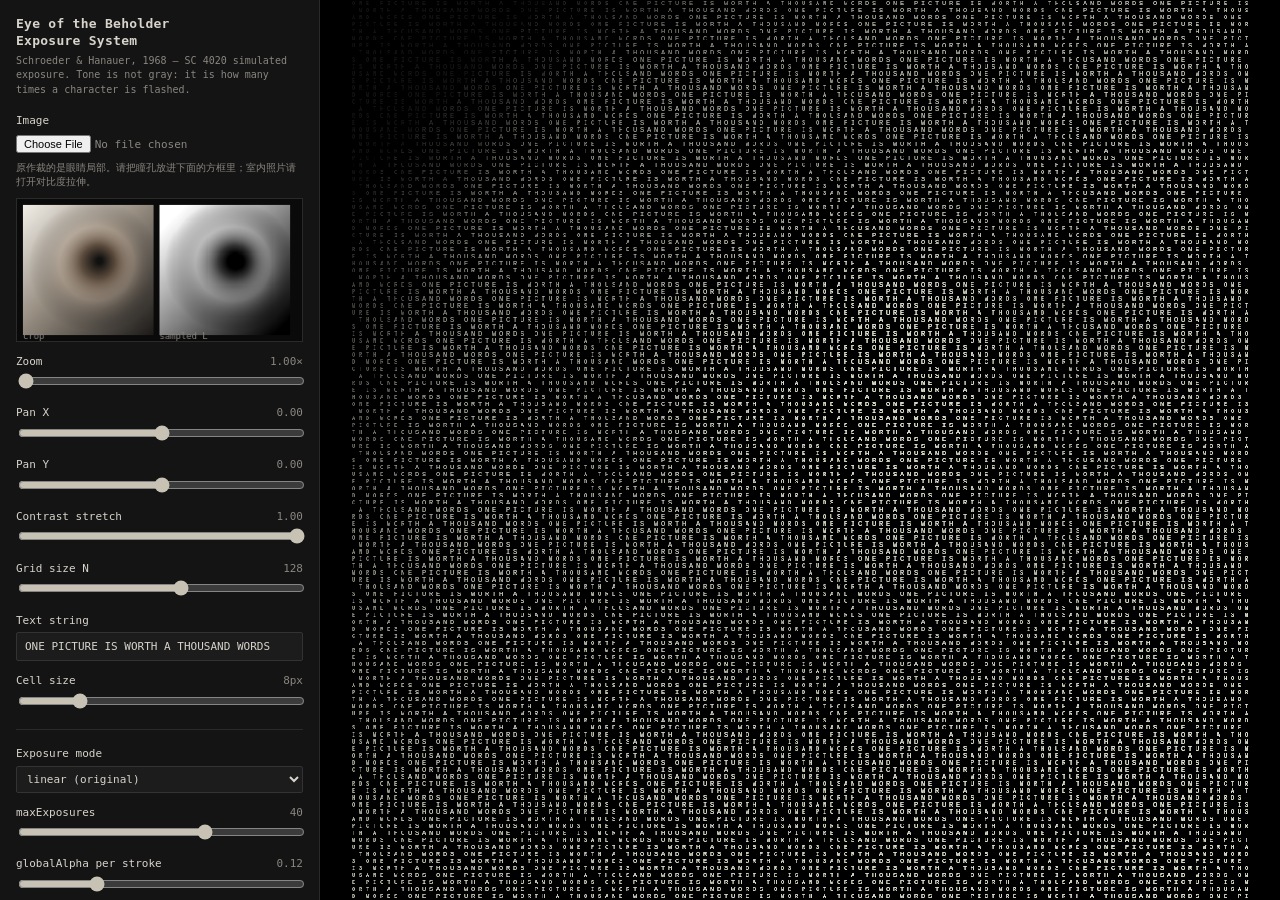
==== my_work/tools/eye-of-the-beholder/index.html @ e860daa7 "Add Eye of the Beholder exposure system as a single-page tool. Co-authored-by: Cursor <cursoragent@c" ====
<!DOCTYPE html>
<html lang="en">
<head>
  <meta charset="utf-8">
  <meta name="viewport" content="width=device-width, initial-scale=1">
  <title>Eye of the Beholder — Exposure System</title>
  <style>
    :root {
      --panel: 320px;
      --bg: #0c0c0c;
      --panel-bg: #141414;
      --line: #2a2a2a;
      --ink: #d8d4cc;
      --muted: #8a8680;
      --accent: #c8c2b4;
    }
    * { box-sizing: border-box; }
    html, body {
      margin: 0;
      height: 100%;
      background: var(--bg);
      color: var(--ink);
      font: 12px/1.4 "IBM Plex Mono", "SF Mono", ui-monospace, Menlo, Consolas, monospace;
    }
    body {
      display: flex;
      overflow: hidden;
    }
    #panel {
      width: var(--panel);
      flex-shrink: 0;
      height: 100%;
      overflow: auto;
      background: var(--panel-bg);
      border-right: 1px solid var(--line);
      padding: 16px 16px 28px;
    }
    h1 {
      font-size: 13px;
      font-weight: 600;
      letter-spacing: 0.02em;
      margin: 0 0 4px;
      line-height: 1.3;
    }
    .sub {
      color: var(--muted);
      font-size: 10px;
      margin: 0 0 16px;
      line-height: 1.45;
    }
    label {
      display: block;
      margin: 12px 0 0;
      font-size: 11px;
    }
    label .val {
      float: right;
      color: var(--muted);
      font-variant-numeric: tabular-nums;
    }
    input[type="range"],
    input[type="text"],
    select {
      width: 100%;
      margin-top: 4px;
    }
    input[type="text"],
    select,
    button {
      font: inherit;
      color: var(--ink);
      background: #1c1c1c;
      border: 1px solid #333;
      border-radius: 2px;
    }
    input[type="text"] { padding: 6px 8px; }
    select { padding: 5px 6px; }
    input[type="range"] { accent-color: var(--accent); }
    input[type="file"] {
      width: 100%;
      margin-top: 6px;
      font: inherit;
      color: var(--muted);
    }
    input[type="color"] {
      width: 100%;
      height: 28px;
      padding: 0;
      border: 1px solid #333;
      background: #1c1c1c;
      cursor: pointer;
    }
    .row-2 {
      display: grid;
      grid-template-columns: 1fr 1fr;
      gap: 10px;
    }
    .presets {
      display: grid;
      grid-template-columns: 1fr 1fr;
      gap: 6px;
      margin-top: 10px;
    }
    button {
      padding: 6px 7px;
      cursor: pointer;
      text-align: left;
      min-height: 36px;
    }
    button:hover { border-color: #555; background: #222; }
    button.primary {
      width: 100%;
      margin-top: 12px;
      text-align: center;
      letter-spacing: 0.04em;
    }
    .mode-extra { display: none; }
    .mode-extra.on { display: block; }
    #curve {
      display: block;
      width: 100%;
      height: 72px;
      margin-top: 6px;
      background: #0a0a0a;
      border: 1px solid var(--line);
    }
    .curve-cap {
      display: flex;
      justify-content: space-between;
      color: var(--muted);
      font-size: 9px;
      margin-top: 2px;
      white-space: nowrap;
    }
    hr {
      border: 0;
      border-top: 1px solid var(--line);
      margin: 16px 0;
    }
    #stage {
      flex: 1;
      min-width: 0;
      height: 100%;
      position: relative;
      background: #000;
    }
    #art {
      display: block;
      width: 100%;
      height: 100%;
    }
    #preview {
      display: block;
      width: 100%;
      height: 144px;
      margin-top: 8px;
      background: #0a0a0a;
      border: 1px solid var(--line);
    }
    #fileNote { margin: 8px 0 0; }
  </style>
</head>
<body>
  <aside id="panel">
    <h1>Eye of the Beholder<br>Exposure System</h1>
    <p class="sub">Schroeder &amp; Hanauer, 1968 — SC 4020 simulated exposure. Tone is not gray: it is how many times a character is flashed.</p>

    <label>Image
      <input id="file" type="file" accept="image/*">
    </label>
    <p class="sub" id="fileNote">原作裁的是眼睛局部。请把瞳孔放进下面的方框里；室内照片请打开对比度拉伸。</p>
    <canvas id="preview" width="288" height="144"></canvas>

    <label>Zoom <span class="val" id="zoomOut"></span>
      <input id="zoom" type="range" min="1" max="8" step="0.05" value="1">
    </label>
    <label>Pan X <span class="val" id="panXOut"></span>
      <input id="panX" type="range" min="-1" max="1" step="0.01" value="0">
    </label>
    <label>Pan Y <span class="val" id="panYOut"></span>
      <input id="panY" type="range" min="-1" max="1" step="0.01" value="0">
    </label>
    <label>Contrast stretch <span class="val" id="stretchOut"></span>
      <input id="stretch" type="range" min="0" max="1" step="0.01" value="1">
    </label>

    <label>Grid size N <span class="val" id="nOut"></span>
      <input id="n" type="range" min="32" max="200" step="1" value="128">
    </label>

    <label>Text string
      <input id="text" type="text" spellcheck="false" value="ONE PICTURE IS WORTH A THOUSAND WORDS ">
    </label>

    <label>Cell size <span class="val" id="cellOut"></span>
      <input id="cell" type="range" min="4" max="24" step="1" value="8">
    </label>

    <hr>

    <label>Exposure mode
      <select id="mode">
        <option value="linear">linear (original)</option>
        <option value="gamma">gamma</option>
        <option value="threshold">threshold</option>
        <option value="invert">invert</option>
        <option value="posterize">posterize</option>
        <option value="error">error (nonsense calculations)</option>
      </select>
    </label>

    <div id="extra-gamma" class="mode-extra">
      <label>gamma <span class="val" id="gammaOut"></span>
        <input id="gamma" type="range" min="0.2" max="4" step="0.05" value="2.2">
      </label>
    </div>
    <div id="extra-threshold" class="mode-extra">
      <label>threshold <span class="val" id="threshOut"></span>
        <input id="thresh" type="range" min="0" max="1" step="0.01" value="0.45">
      </label>
    </div>
    <div id="extra-posterize" class="mode-extra">
      <label>levels <span class="val" id="levelsOut"></span>
        <input id="levels" type="range" min="2" max="8" step="1" value="4">
      </label>
    </div>
    <div id="extra-error" class="mode-extra">
      <label>bigN <span class="val" id="bigNOut"></span>
        <input id="bigN" type="range" min="16" max="1023" step="1" value="255">
      </label>
      <label>primeMultiplier <span class="val" id="primeOut"></span>
        <input id="prime" type="range" min="2" max="97" step="1" value="31">
      </label>
      <label>jitter <span class="val" id="jitterOut"></span>
        <input id="jitter" type="range" min="0" max="20" step="1" value="0">
      </label>
    </div>

    <label>maxExposures <span class="val" id="maxKOut"></span>
      <input id="maxK" type="range" min="1" max="60" step="1" value="40">
    </label>

    <label>globalAlpha per stroke <span class="val" id="alphaOut"></span>
      <input id="alpha" type="range" min="0.02" max="0.4" step="0.01" value="0.12">
    </label>

    <div class="row-2">
      <label>Ink
        <input id="ink" type="color" value="#e8e4d8">
      </label>
      <label>Background
        <input id="bg" type="color" value="#000000">
      </label>
    </div>

    <label style="margin-top:16px">Mapping curve L → k
      <canvas id="curve" width="288" height="72"></canvas>
    </label>
    <div class="curve-cap"><span>L = 0</span><span>L = 1</span></div>

    <hr>
    <div>Presets</div>
    <div class="presets">
      <button type="button" data-preset="original">Original (linear)</button>
      <button type="button" data-preset="gamma">High-contrast gamma</button>
      <button type="button" data-preset="threshold">Threshold</button>
      <button type="button" data-preset="negative">Negative</button>
      <button type="button" data-preset="error">Programming Error</button>
    </div>

    <button type="button" class="primary" id="exportBtn">Export PNG</button>
  </aside>

  <div id="stage">
    <canvas id="art"></canvas>
  </div>

  <script>
    // ─── Eye of the Beholder — Exposure System ─────────────────────────────
    // Recreates the 1968 Schroeder / Hanauer pipeline:
    //   sample a photo on an N×N grid → drop looping text into each cell →
    //   fake grayscale by flashing each glyph 1..k times (SC 4020 had none).
    // ──────────────────────────────────────────────────────────────────────

    const $ = (id) => document.getElementById(id);

    const ui = {
      file: $("file"),
      zoom: $("zoom"),
      panX: $("panX"),
      panY: $("panY"),
      stretch: $("stretch"),
      n: $("n"),
      text: $("text"),
      cell: $("cell"),
      mode: $("mode"),
      gamma: $("gamma"),
      thresh: $("thresh"),
      levels: $("levels"),
      bigN: $("bigN"),
      prime: $("prime"),
      jitter: $("jitter"),
      maxK: $("maxK"),
      alpha: $("alpha"),
      ink: $("ink"),
      bg: $("bg"),
      nOut: $("nOut"),
      zoomOut: $("zoomOut"),
      panXOut: $("panXOut"),
      panYOut: $("panYOut"),
      stretchOut: $("stretchOut"),
      cellOut: $("cellOut"),
      gammaOut: $("gammaOut"),
      threshOut: $("threshOut"),
      levelsOut: $("levelsOut"),
      bigNOut: $("bigNOut"),
      primeOut: $("primeOut"),
      jitterOut: $("jitterOut"),
      maxKOut: $("maxKOut"),
      alphaOut: $("alphaOut"),
    };

    const art = $("art");
    const artCtx = art.getContext("2d", { alpha: false });
    const curve = $("curve");
    const curveCtx = curve.getContext("2d");
    const preview = $("preview");
    const previewCtx = preview.getContext("2d", { alpha: false });

    // Offscreen: source photograph (for getImageData).
    const srcCanvas = document.createElement("canvas");
    const srcCtx = srcCanvas.getContext("2d", { willReadFrequently: true });

    // Offscreen: the exposure plot itself, N * cellSize square.
    const plot = document.createElement("canvas");
    const plotCtx = plot.getContext("2d", { alpha: false });

    let sourceImage = null;
    let sourceData = null; // ImageData of the photograph
    let rendering = false;
    let plotDirty = false;
    let heavyTimer = 0;

    const DEFAULT_TEXT = "ONE PICTURE IS WORTH A THOUSAND WORDS ";

    function clamp(v, lo, hi) {
      return Math.max(lo, Math.min(hi, v));
    }

    function readState() {
      const text = ui.text.value.length ? ui.text.value : DEFAULT_TEXT;
      return {
        zoom: parseFloat(ui.zoom.value),
        panX: parseFloat(ui.panX.value),
        panY: parseFloat(ui.panY.value),
        stretch: parseFloat(ui.stretch.value),
        n: parseInt(ui.n.value, 10),
        text,
        cell: parseInt(ui.cell.value, 10),
        mode: ui.mode.value,
        gamma: parseFloat(ui.gamma.value),
        thresh: parseFloat(ui.thresh.value),
        levels: parseInt(ui.levels.value, 10),
        bigN: parseInt(ui.bigN.value, 10),
        prime: parseInt(ui.prime.value, 10),
        jitter: parseInt(ui.jitter.value, 10),
        maxK: parseInt(ui.maxK.value, 10),
        alpha: parseFloat(ui.alpha.value),
        ink: ui.ink.value,
        bg: ui.bg.value,
      };
    }

    function updateReadouts(s) {
      ui.nOut.textContent = s.n;
      ui.zoomOut.textContent = s.zoom.toFixed(2) + "×";
      ui.panXOut.textContent = s.panX.toFixed(2);
      ui.panYOut.textContent = s.panY.toFixed(2);
      ui.stretchOut.textContent = s.stretch.toFixed(2);
      ui.cellOut.textContent = s.cell + "px";
      ui.gammaOut.textContent = s.gamma.toFixed(2);
      ui.threshOut.textContent = s.thresh.toFixed(2);
      ui.levelsOut.textContent = s.levels;
      ui.bigNOut.textContent = s.bigN;
      ui.primeOut.textContent = s.prime;
      ui.jitterOut.textContent = s.jitter;
      ui.maxKOut.textContent = s.maxK;
      ui.alphaOut.textContent = s.alpha.toFixed(2);
    }

    function syncModeExtras() {
      const mode = ui.mode.value;
      $("extra-gamma").classList.toggle("on", mode === "gamma");
      $("extra-threshold").classList.toggle("on", mode === "threshold");
      $("extra-posterize").classList.toggle("on", mode === "posterize");
      $("extra-error").classList.toggle("on", mode === "error");
    }

    /**
     * exposure(L) → k
     *
     * The SC 4020 microfilm plotter could not draw gray. Schroeder/Hanauer
     * mapped photographic luminance to a flash count: the same character is
     * drawn k times on top of itself. More flashes → more deposited light
     * on the film → a darker (or, on a black CRT photographed, brighter)
     * cell. k is always an integer in 1..maxExposures.
     *
     * L is average cell luminance in [0, 1], Rec. 601:
     *   L = 0.299 R + 0.587 G + 0.114 B
     *
     * Modes other than "linear" are the design-system layer: they keep the
     * medium (repeated exposure) and change only the mapping function.
     *
     * cellIndex is used solely by "error" for stable per-cell jitter.
     */
    function exposure(L, s, cellIndex) {
      const maxK = s.maxK;
      L = clamp(L, 0, 1);
      let k;

      switch (s.mode) {
        case "linear":
          // Original 1968 mapping: dark photo → many flashes.
          k = Math.round((1 - L) * (maxK - 1)) + 1;
          break;

        case "gamma":
          // Nonlinear tone curve. gamma > 1 holds midtones back;
          // gamma < 1 pushes them toward max exposure.
          k = Math.round(Math.pow(1 - L, s.gamma) * maxK);
          break;

        case "threshold":
          // Binary film: below threshold, full stack; above, a single flash.
          k = L < s.thresh ? maxK : 1;
          break;

        case "invert":
          // Same linear ramp, but light source cells get the long exposure.
          k = Math.round(L * (maxK - 1)) + 1;
          break;

        case "posterize": {
          // Quantize (1 − L) into `levels` steps, then scale to k.
          const t = 1 - L;
          const q = s.levels <= 1
            ? t
            : Math.round(t * (s.levels - 1)) / (s.levels - 1);
          k = Math.round(q * (maxK - 1)) + 1;
          break;
        }

        case "error": {
          // Homage to Schroeder's remark that "nonsense calculations can be
          // beautiful": integer wrap of a scaled luminance, times a prime,
          // modulo the exposure budget — banding, moiré, glitch.
          const wrapped = (Math.round((1 - L) * s.bigN) * s.prime) % maxK;
          k = wrapped + 1;
          if (s.jitter > 0) {
            // Deterministic jitter so live re-renders do not flicker.
            const u = hash01(cellIndex + 1);
            k += Math.round((u - 0.5) * 2 * s.jitter);
          }
          break;
        }

        default:
          k = Math.round((1 - L) * (maxK - 1)) + 1;
      }

      return clamp(Math.round(k), 1, maxK);
    }

    function hash01(i) {
      const x = Math.sin(i * 127.1 + 311.7) * 43758.5453;
      return x - Math.floor(x);
    }

    function makePlaceholder() {
      const c = document.createElement("canvas");
      c.width = 512;
      c.height = 512;
      const g = c.getContext("2d");
      const lg = g.createLinearGradient(0, 0, 512, 512);
      lg.addColorStop(0, "#f2efe8");
      lg.addColorStop(0.45, "#9a9084");
      lg.addColorStop(1, "#1c1a18");
      g.fillStyle = lg;
      g.fillRect(0, 0, 512, 512);
      const rg = g.createRadialGradient(300, 220, 10, 280, 240, 260);
      rg.addColorStop(0, "#111");
      rg.addColorStop(0.22, "#5a4a3c");
      rg.addColorStop(0.55, "rgba(180,160,140,0.35)");
      rg.addColorStop(1, "rgba(0,0,0,0)");
      g.fillStyle = rg;
      g.fillRect(0, 0, 512, 512);
      const img = new Image();
      img.src = c.toDataURL("image/png");
      return img;
    }

    function imageSize(img) {
      return {
        w: img.naturalWidth || img.width,
        h: img.naturalHeight || img.height,
      };
    }

    /** Square cover-crop of the photograph (original was a tight eye region). */
    function cropRect(img, s) {
      const { w, h } = imageSize(img);
      const zoom = Math.max(1, s.zoom);
      const side = Math.min(w, h) / zoom;
      const maxX = Math.max(0, w - side);
      const maxY = Math.max(0, h - side);
      const sx = clamp((w - side) / 2 + s.panX * 0.5 * maxX, 0, maxX);
      const sy = clamp((h - side) / 2 + s.panY * 0.5 * maxY, 0, maxY);
      return { sx, sy, side, w, h };
    }

    function rebuildSample(s) {
      if (!sourceImage) return;
      const SAMPLE = 640;
      const { sx, sy, side } = cropRect(sourceImage, s);
      srcCanvas.width = SAMPLE;
      srcCanvas.height = SAMPLE;
      srcCtx.imageSmoothingEnabled = true;
      srcCtx.drawImage(sourceImage, sx, sy, side, side, 0, 0, SAMPLE, SAMPLE);
      sourceData = srcCtx.getImageData(0, 0, SAMPLE, SAMPLE);
    }

    /**
     * Phone photos of an eye often occupy a narrow band of gray.
     * Stretching L to the full 0–1 range (using 2nd–98th percentiles)
     * is what lets the exposure mapping actually separate pupil from skin.
     * amount = 0 is the raw photograph (historically literal).
     */
    function stretchLuminance(lum, amount) {
      if (amount <= 0) return lum;
      const copy = Array.from(lum);
      copy.sort((a, b) => a - b);
      const lo = copy[Math.floor(copy.length * 0.02)];
      const hi = copy[Math.min(copy.length - 1, Math.floor(copy.length * 0.98))];
      const span = Math.max(1e-4, hi - lo);
      const out = new Float32Array(lum.length);
      for (let i = 0; i < lum.length; i++) {
        const stretched = clamp((lum[i] - lo) / span, 0, 1);
        out[i] = lum[i] + (stretched - lum[i]) * amount;
      }
      return out;
    }

    function drawPreview(s, lum) {
      const ctx = previewCtx;
      const w = preview.width;
      const h = preview.height;
      ctx.fillStyle = "#0a0a0a";
      ctx.fillRect(0, 0, w, h);
      const pad = 6;
      const box = Math.floor((h - pad * 2));
      if (sourceImage) {
        const { sx, sy, side } = cropRect(sourceImage, s);
        ctx.drawImage(sourceImage, sx, sy, side, side, pad, pad, box, box);
      }
      if (lum && lum.length) {
        const n = s.n;
        const x0 = pad + box + pad;
        const tmp = document.createElement("canvas");
        tmp.width = n;
        tmp.height = n;
        const t = tmp.getContext("2d");
        const img = t.createImageData(n, n);
        for (let i = 0; i < n * n; i++) {
          const v = Math.round(lum[i] * 255);
          img.data[i * 4] = v;
          img.data[i * 4 + 1] = v;
          img.data[i * 4 + 2] = v;
          img.data[i * 4 + 3] = 255;
        }
        t.putImageData(img, 0, 0);
        ctx.imageSmoothingEnabled = false;
        ctx.drawImage(tmp, x0, pad, box, box);
      }
      ctx.fillStyle = "#8a8680";
      ctx.font = "9px ui-monospace, Menlo, monospace";
      ctx.fillText("crop", pad, h - 2);
      ctx.fillText("sampled L", pad + box + pad, h - 2);
    }

    function ingestImage(img) {
      sourceImage = img;
      scheduleRender(true);
    }

    /**
     * Average Rec. 601 luminance of the photograph over the N×N cell grid.
     * Returns a Float32Array of length N*N, row-major, values in [0, 1].
     */
    function sampleGrid(n) {
      const lum = new Float32Array(n * n);
      if (!sourceData) return lum;
      const { width: w, height: h, data } = sourceData;
      const cellW = w / n;
      const cellH = h / n;

      for (let gy = 0; gy < n; gy++) {
        const y0 = Math.floor(gy * cellH);
        const y1 = Math.floor((gy + 1) * cellH);
        for (let gx = 0; gx < n; gx++) {
          const x0 = Math.floor(gx * cellW);
          const x1 = Math.floor((gx + 1) * cellW);
          let sum = 0;
          let count = 0;
          for (let y = y0; y < y1; y++) {
            let i = (y * w + x0) * 4;
            for (let x = x0; x < x1; x++) {
              const r = data[i];
              const g = data[i + 1];
              const b = data[i + 2];
              sum += 0.299 * r + 0.587 * g + 0.114 * b;
              count++;
              i += 4;
            }
          }
          lum[gy * n + gx] = count ? (sum / count) / 255 : 0;
        }
      }
      return lum;
    }

    /**
     * Exposure-buildup render.
     * For each cell: take the next character of the looping string (spaces
     * included), look up k = exposure(L), then draw that glyph k times at
     * the same position with a low constant globalAlpha. The stack is the
     * gray. Do not pre-multiply into a single alpha — that would skip the
     * medium this work is about.
     */
    function renderPlot(s, lum) {
      const n = s.n;
      const cell = s.cell;
      const size = n * cell;
      plot.width = size;
      plot.height = size;

      const ctx = plotCtx;
      ctx.imageSmoothingEnabled = false;
      ctx.fillStyle = s.bg;
      ctx.fillRect(0, 0, size, size);

      ctx.font = Math.max(4, Math.floor(cell * 0.92)) + 'px "Courier New", Courier, monospace';
      ctx.textAlign = "center";
      ctx.textBaseline = "middle";
      ctx.fillStyle = s.ink;
      ctx.globalAlpha = s.alpha;

      const str = s.text;
      const len = str.length;
      const cxOff = cell * 0.5;
      const cyOff = cell * 0.5 + 0.5; // slight optical centering in the cell

      let charIndex = 0;
      for (let gy = 0; gy < n; gy++) {
        const cy = gy * cell + cyOff;
        for (let gx = 0; gx < n; gx++) {
          const i = gy * n + gx;
          const ch = str.charAt(charIndex % len);
          charIndex++;
          if (ch === " ") continue; // a space still "occupies" the cell, but deposits no ink — original highlight trick

          const k = exposure(lum[i], s, i);
          const cx = gx * cell + cxOff;
          // k superimposed flashes of the same glyph
          for (let flash = 0; flash < k; flash++) {
            ctx.fillText(ch, cx, cy);
          }
        }
      }

      ctx.globalAlpha = 1;
    }

    function blitToStage(s) {
      const stage = $("stage");
      const dpr = Math.min(2, window.devicePixelRatio || 1);
      const w = stage.clientWidth;
      const h = stage.clientHeight;
      art.width = Math.max(1, Math.floor(w * dpr));
      art.height = Math.max(1, Math.floor(h * dpr));
      art.style.width = w + "px";
      art.style.height = h + "px";

      artCtx.setTransform(dpr, 0, 0, dpr, 0, 0);
      artCtx.fillStyle = s.bg;
      artCtx.fillRect(0, 0, w, h);

      const side = Math.min(w, h);
      const x = (w - side) / 2;
      const y = (h - side) / 2;
      // Scale the plot into the viewport. Smoothing off so glyphs stay type,
      // not a photographic blur — distance does the low-pass, not the GPU.
      artCtx.imageSmoothingEnabled = false;
      artCtx.drawImage(plot, x, y, side, side);
    }

    function drawCurve(s) {
      const ctx = curveCtx;
      const w = curve.width;
      const h = curve.height;
      ctx.fillStyle = "#0a0a0a";
      ctx.fillRect(0, 0, w, h);

      ctx.strokeStyle = "#2a2a2a";
      ctx.lineWidth = 1;
      ctx.beginPath();
      ctx.moveTo(8, 8);
      ctx.lineTo(8, h - 8);
      ctx.lineTo(w - 8, h - 8);
      ctx.stroke();

      const padL = 8;
      const padT = 8;
      const padR = 8;
      const padB = 8;
      const innerW = w - padL - padR;
      const innerH = h - padT - padB;

      ctx.strokeStyle = "#c8c2b4";
      ctx.beginPath();
      const samples = innerW;
      for (let i = 0; i <= samples; i++) {
        const L = i / samples;
        const k = exposure(L, s, 0);
        const x = padL + (i / samples) * innerW;
        const y = padT + (1 - (k - 1) / Math.max(1, s.maxK - 1)) * innerH;
        if (i === 0) ctx.moveTo(x, y);
        else ctx.lineTo(x, y);
      }
      ctx.stroke();
    }

    function syncChrome() {
      const s = readState();
      updateReadouts(s);
      syncModeExtras();
      drawCurve(s);
      return s;
    }

    function renderPlotNow() {
      rendering = true;
      plotDirty = false;
      const s = syncChrome();
      if (sourceImage) {
        rebuildSample(s);
        const lum = stretchLuminance(sampleGrid(s.n), s.stretch);
        drawPreview(s, lum);
        renderPlot(s, lum);
        blitToStage(s);
      }
      rendering = false;
      if (plotDirty) requestAnimationFrame(renderPlotNow);
    }

    function scheduleRender(heavy) {
      syncChrome();
      const kick = () => {
        plotDirty = true;
        if (!rendering) requestAnimationFrame(renderPlotNow);
      };
      if (heavy) {
        clearTimeout(heavyTimer);
        heavyTimer = setTimeout(kick, 80);
        return;
      }
      kick();
    }

    // ─── presets: parameter bundles, not hidden taste ─────────────────────
    const PRESETS = {
      original: {
        mode: "linear",
        n: 128,
        cell: 8,
        maxK: 40,
        alpha: 0.12,
        gamma: 2.2,
        thresh: 0.45,
        levels: 4,
        bigN: 255,
        prime: 31,
        jitter: 0,
        text: DEFAULT_TEXT,
        ink: "#e8e4d8",
        bg: "#000000",
      },
      gamma: {
        mode: "gamma",
        gamma: 2.4,
        maxK: 40,
        alpha: 0.12,
      },
      threshold: {
        mode: "threshold",
        thresh: 0.45,
        maxK: 40,
        alpha: 0.14,
      },
      negative: {
        mode: "invert",
        maxK: 40,
        alpha: 0.12,
      },
      error: {
        mode: "error",
        bigN: 255,
        prime: 31,
        jitter: 3,
        maxK: 40,
        alpha: 0.12,
      },
    };

    function applyPreset(name) {
      const p = PRESETS[name];
      if (!p) return;
      if (p.mode != null) ui.mode.value = p.mode;
      if (p.n != null) ui.n.value = p.n;
      if (p.cell != null) ui.cell.value = p.cell;
      if (p.maxK != null) ui.maxK.value = p.maxK;
      if (p.alpha != null) ui.alpha.value = p.alpha;
      if (p.gamma != null) ui.gamma.value = p.gamma;
      if (p.thresh != null) ui.thresh.value = p.thresh;
      if (p.levels != null) ui.levels.value = p.levels;
      if (p.bigN != null) ui.bigN.value = p.bigN;
      if (p.prime != null) ui.prime.value = p.prime;
      if (p.jitter != null) ui.jitter.value = p.jitter;
      if (p.text != null) ui.text.value = p.text;
      if (p.ink != null) ui.ink.value = p.ink;
      if (p.bg != null) ui.bg.value = p.bg;
      scheduleRender(true);
    }

    // ─── events ───────────────────────────────────────────────────────────
    const heavyIds = new Set(["n", "cell", "maxK", "zoom", "panX", "panY", "stretch"]);
    ["n", "cell", "mode", "gamma", "thresh", "levels", "bigN", "prime", "jitter", "maxK", "alpha", "ink", "bg", "zoom", "panX", "panY", "stretch"].forEach((id) => {
      ui[id].addEventListener("input", () => scheduleRender(heavyIds.has(id)));
    });
    ui.text.addEventListener("input", () => scheduleRender(false));
    ui.mode.addEventListener("change", () => scheduleRender(false));

    async function loadUserFile(file) {
      try {
        if (typeof createImageBitmap === "function") {
          const bmp = await createImageBitmap(file, { imageOrientation: "from-image" });
          ingestImage(bmp);
          return;
        }
      } catch (err) {
        // fall through to Image()
      }
      const url = URL.createObjectURL(file);
      const img = new Image();
      img.onload = () => {
        ingestImage(img);
        URL.revokeObjectURL(url);
      };
      img.onerror = () => {
        URL.revokeObjectURL(url);
        alert("这张图浏览器读不了。请先导出成 JPG 或 PNG 再上传（iPhone 的 HEIC 有时不行）。");
      };
      img.src = url;
    }

    ui.file.addEventListener("change", () => {
      const file = ui.file.files && ui.file.files[0];
      if (!file) return;
      loadUserFile(file);
    });

    document.querySelectorAll("[data-preset]").forEach((btn) => {
      btn.addEventListener("click", () => applyPreset(btn.getAttribute("data-preset")));
    });

    $("exportBtn").addEventListener("click", () => {
      const url = plot.toDataURL("image/png");
      const a = document.createElement("a");
      a.href = url;
      a.download = "eye-of-the-beholder-exposure.png";
      a.click();
    });

    window.addEventListener("resize", () => {
      const s = readState();
      if (plot.width) blitToStage(s);
    });

    // Placeholder so the system runs before any upload.
    const placeholder = makePlaceholder();
    placeholder.onload = () => ingestImage(placeholder);
  </script>
</body>
</html>
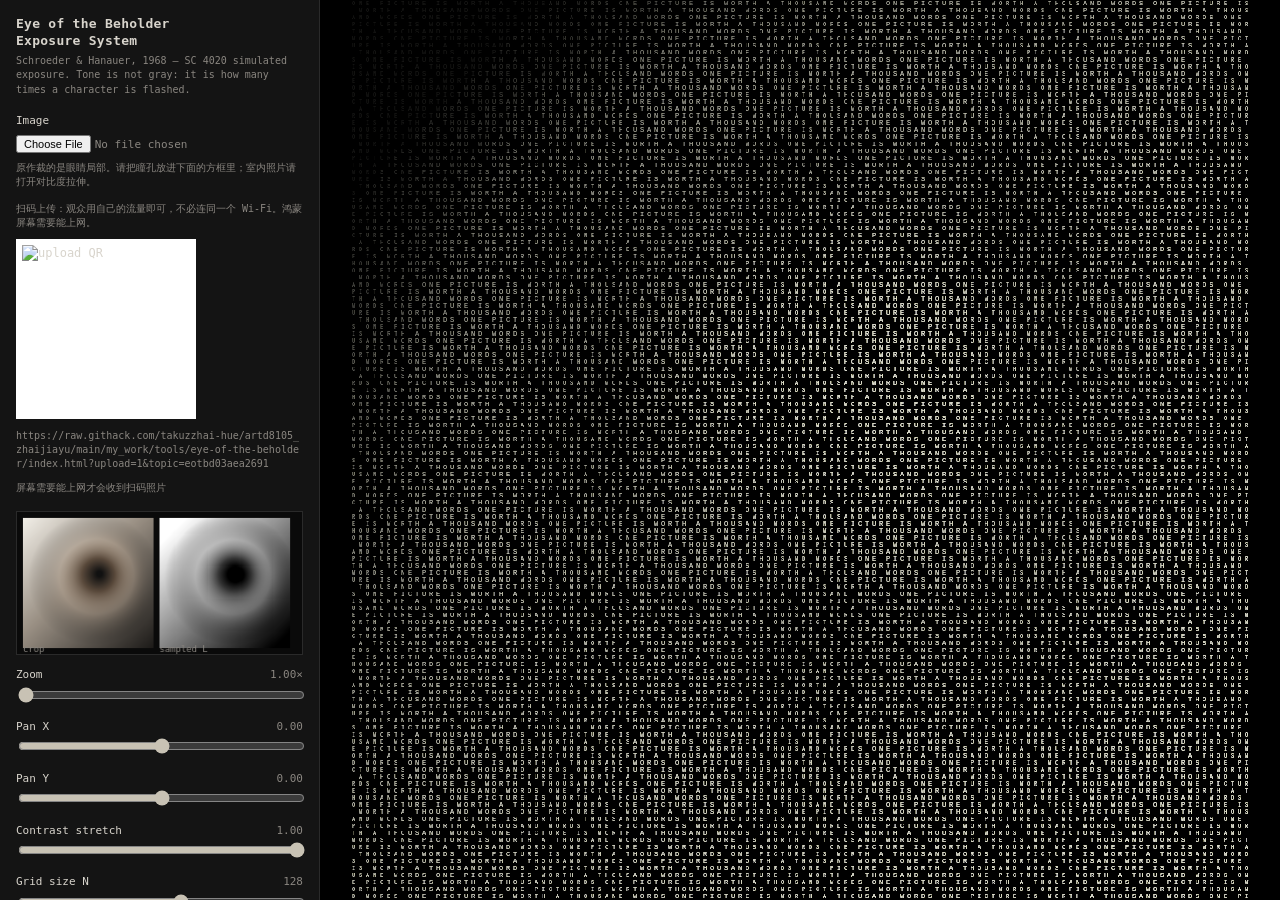
==== commit 04a8d28a: "Publish a phone upload mode in the exposure page so QR scans open on cellular. Co-authored-by: Curso" ====
--- a/my_work/tools/eye-of-the-beholder/index.html
+++ b/my_work/tools/eye-of-the-beholder/index.html
@@ -26,6 +26,34 @@
       display: flex;
       overflow: hidden;
     }
+    body.phone-upload {
+      display: block;
+      overflow: auto;
+      font: 16px/1.45 -apple-system, "PingFang SC", sans-serif;
+    }
+    body.phone-upload #panel,
+    body.phone-upload #stage { display: none; }
+    #phoneUpload { display: none; }
+    body.phone-upload #phoneUpload { display: block; }
+    #phoneUpload {
+      max-width: 420px;
+      margin: 0 auto;
+      padding: 28px 20px 48px;
+    }
+    #phoneUpload h1 { font-size: 1.15rem; margin: 0 0 8px; }
+    #phoneUpload p { color: var(--muted); font-size: 0.95rem; }
+    #phonePick {
+      display: block;
+      width: 100%;
+      margin: 24px 0 12px;
+      padding: 22px 16px;
+      font: inherit;
+      font-size: 1.05rem;
+      color: #0c0c0c;
+      background: #e8e4d8;
+      border: 0;
+      min-height: 52px;
+    }
     #panel {
       width: var(--panel);
       flex-shrink: 0;
@@ -158,9 +186,21 @@
       border: 1px solid var(--line);
     }
     #fileNote { margin: 8px 0 0; }
+    #qrWrap { margin-top: 12px; }
+    #qrcode { width: 180px; height: 180px; margin: 8px 0; background: #fff; padding: 6px; }
+    #qrcode img, #qrcode canvas { display: block; width: 100%; height: auto; }
+    #qrUrl { color: var(--muted); font-size: 10px; word-break: break-all; }
   </style>
 </head>
 <body>
+  <div id="phoneUpload">
+    <h1>把一张照片送到屏幕</h1>
+    <p>用自己的流量即可，不必连展场 Wi-Fi。选相册或现场拍一张。</p>
+    <button type="button" id="phonePick">选择或拍摄照片</button>
+    <input id="phoneFile" type="file" accept="image/*" style="display:none">
+    <p id="phoneStatus"></p>
+  </div>
+
   <aside id="panel">
     <h1>Eye of the Beholder<br>Exposure System</h1>
     <p class="sub">Schroeder &amp; Hanauer, 1968 — SC 4020 simulated exposure. Tone is not gray: it is how many times a character is flashed.</p>
@@ -169,6 +209,12 @@
       <input id="file" type="file" accept="image/*">
     </label>
     <p class="sub" id="fileNote">原作裁的是眼睛局部。请把瞳孔放进下面的方框里；室内照片请打开对比度拉伸。</p>
+    <div id="qrWrap">
+      <p class="sub" style="margin:8px 0 0">扫码上传：观众用自己的流量即可，不必连同一个 Wi-Fi。鸿蒙屏幕需要能上网。</p>
+      <div id="qrcode"></div>
+      <p id="qrUrl"></p>
+      <p class="sub" id="qrStatus"></p>
+    </div>
     <canvas id="preview" width="288" height="144"></canvas>
 
     <label>Zoom <span class="val" id="zoomOut"></span>
@@ -276,6 +322,65 @@
   </div>
 
   <script>
+    // Same file, two modes:
+    //   tablet / display → full exposure system
+    //   ?upload=1&topic=… → phone send-a-photo page (must be opened from the public GitHub URL)
+    const PAGE_QUERY = new URLSearchParams(location.search);
+    const IS_PHONE_UPLOAD = PAGE_QUERY.get("upload") === "1";
+    const PUBLIC_PAGE = "https://raw.githack.com/takuzzhai-hue/artd8105_zhaijiayu/main/my_work/tools/eye-of-the-beholder/index.html";
+
+    if (IS_PHONE_UPLOAD) {
+      document.body.classList.add("phone-upload");
+      const topic = PAGE_QUERY.get("topic") || "";
+      const pick = document.getElementById("phonePick");
+      const fileInput = document.getElementById("phoneFile");
+      const status = document.getElementById("phoneStatus");
+      const setStatus = (msg) => { status.textContent = msg; };
+      if (!topic) {
+        pick.disabled = true;
+        setStatus("缺少屏幕编号。请重新扫描屏幕上的二维码。");
+      }
+      pick.addEventListener("click", () => fileInput.click());
+      fileInput.addEventListener("change", () => {
+        const file = fileInput.files && fileInput.files[0];
+        if (file) sendPhonePhoto(file, topic, setStatus, pick, fileInput);
+      });
+    }
+
+    async function sendPhonePhoto(file, topic, setStatus, pick, fileInput) {
+      setStatus("正在送出…");
+      pick.disabled = true;
+      try {
+        const bmp = await createImageBitmap(file);
+        const maxEdge = 1600;
+        const scale = Math.min(1, maxEdge / Math.max(bmp.width, bmp.height));
+        const w = Math.max(1, Math.round(bmp.width * scale));
+        const h = Math.max(1, Math.round(bmp.height * scale));
+        const canvas = document.createElement("canvas");
+        canvas.width = w;
+        canvas.height = h;
+        canvas.getContext("2d").drawImage(bmp, 0, 0, w, h);
+        if (bmp.close) bmp.close();
+        const blob = await new Promise((resolve, reject) => {
+          canvas.toBlob((b) => b ? resolve(b) : reject(new Error("encode")), "image/jpeg", 0.86);
+        });
+        const res = await fetch("https://ntfy.sh/" + encodeURIComponent(topic), {
+          method: "PUT",
+          headers: { Filename: "photo.jpg", "Content-Type": "image/jpeg", Title: "eotb" },
+          body: blob,
+        });
+        if (!res.ok) throw new Error("http " + res.status);
+        setStatus("已送到屏幕。可以再选一张。");
+      } catch (err) {
+        setStatus("没有送出。请确认手机能上网（流量即可）。");
+      }
+      pick.disabled = false;
+      fileInput.value = "";
+    }
+
+    if (IS_PHONE_UPLOAD) {
+      // Do not start the plotter on the visitor's phone.
+    } else {
     // ─── Eye of the Beholder — Exposure System ─────────────────────────────
     // Recreates the 1968 Schroeder / Hanauer pipeline:
     //   sample a photo on an N×N grid → drop looping text into each cell →
@@ -859,24 +964,94 @@
       } catch (err) {
         // fall through to Image()
       }
-      const url = URL.createObjectURL(file);
+      await new Promise((resolve, reject) => {
+        const url = URL.createObjectURL(file);
+        const img = new Image();
+        img.onload = () => {
+          ingestImage(img);
+          URL.revokeObjectURL(url);
+          resolve();
+        };
+        img.onerror = () => {
+          URL.revokeObjectURL(url);
+          alert("这张图浏览器读不了。请先导出成 JPG 或 PNG 再上传（iPhone 的 HEIC 有时不行）。");
+          reject(new Error("image load failed"));
+        };
+        img.src = url;
+      });
+    }
+
+    ui.file.addEventListener("change", async () => {
+      const file = ui.file.files && ui.file.files[0];
+      if (!file) return;
+      await loadUserFile(file);
+    });
+
+    // Internet relay (ntfy.sh): phones on cellular, Harmony screen on venue Wi-Fi.
+    // The upload page must be a public URL so the QR can open on any network.
+    const UPLOAD_PAGE = PUBLIC_PAGE;
+
+    function roomTopic() {
+      const key = "eotb_ntfy_topic";
+      let topic = localStorage.getItem(key);
+      if (!topic) {
+        const bytes = new Uint8Array(5);
+        crypto.getRandomValues(bytes);
+        topic = "eotb" + Array.from(bytes, (b) => b.toString(16).padStart(2, "0")).join("");
+        localStorage.setItem(key, topic);
+      }
+      return topic;
+    }
+
+    function ingestFromBlob(blob) {
+      const url = URL.createObjectURL(blob);
       const img = new Image();
       img.onload = () => {
         ingestImage(img);
         URL.revokeObjectURL(url);
       };
-      img.onerror = () => {
-        URL.revokeObjectURL(url);
-        alert("这张图浏览器读不了。请先导出成 JPG 或 PNG 再上传（iPhone 的 HEIC 有时不行）。");
+      img.onerror = () => URL.revokeObjectURL(url);
+      img.src = url;
+    }
+
+    async function ingestFromNtfyMessage(msg) {
+      const url = msg && msg.attachment && msg.attachment.url;
+      if (!url) return;
+      const res = await fetch(url, { cache: "no-store" });
+      if (!res.ok) throw new Error("image fetch");
+      ingestFromBlob(await res.blob());
+      $("qrStatus").textContent = "已收到一张扫码照片";
+    }
+
+    function initScanUpload() {
+      const topic = roomTopic();
+      const uploadUrl = UPLOAD_PAGE + "?upload=1&topic=" + encodeURIComponent(topic);
+      const box = $("qrcode");
+      $("qrUrl").textContent = uploadUrl;
+      $("qrStatus").textContent = "等待扫码…";
+
+      const qrImg = document.createElement("img");
+      qrImg.width = 168;
+      qrImg.height = 168;
+      qrImg.alt = "upload QR";
+      qrImg.src = "https://api.qrserver.com/v1/create-qr-code/?size=168x168&margin=8&data="
+        + encodeURIComponent(uploadUrl);
+      box.innerHTML = "";
+      box.appendChild(qrImg);
+
+      const sse = new EventSource("https://ntfy.sh/" + encodeURIComponent(topic) + "/sse");
+      sse.onmessage = (ev) => {
+        try {
+          ingestFromNtfyMessage(JSON.parse(ev.data));
+        } catch (err) {
+          $("qrStatus").textContent = "收到照片但打不开";
+        }
       };
-      img.src = url;
-    }
-
-    ui.file.addEventListener("change", () => {
-      const file = ui.file.files && ui.file.files[0];
-      if (!file) return;
-      loadUserFile(file);
-    });
+      sse.onerror = () => {
+        $("qrStatus").textContent = "屏幕需要能上网才会收到扫码照片";
+      };
+    }
+    initScanUpload();
 
     document.querySelectorAll("[data-preset]").forEach((btn) => {
       btn.addEventListener("click", () => applyPreset(btn.getAttribute("data-preset")));
@@ -898,6 +1073,7 @@
     // Placeholder so the system runs before any upload.
     const placeholder = makePlaceholder();
     placeholder.onload = () => ingestImage(placeholder);
+    } // end display mode
   </script>
 </body>
 </html>
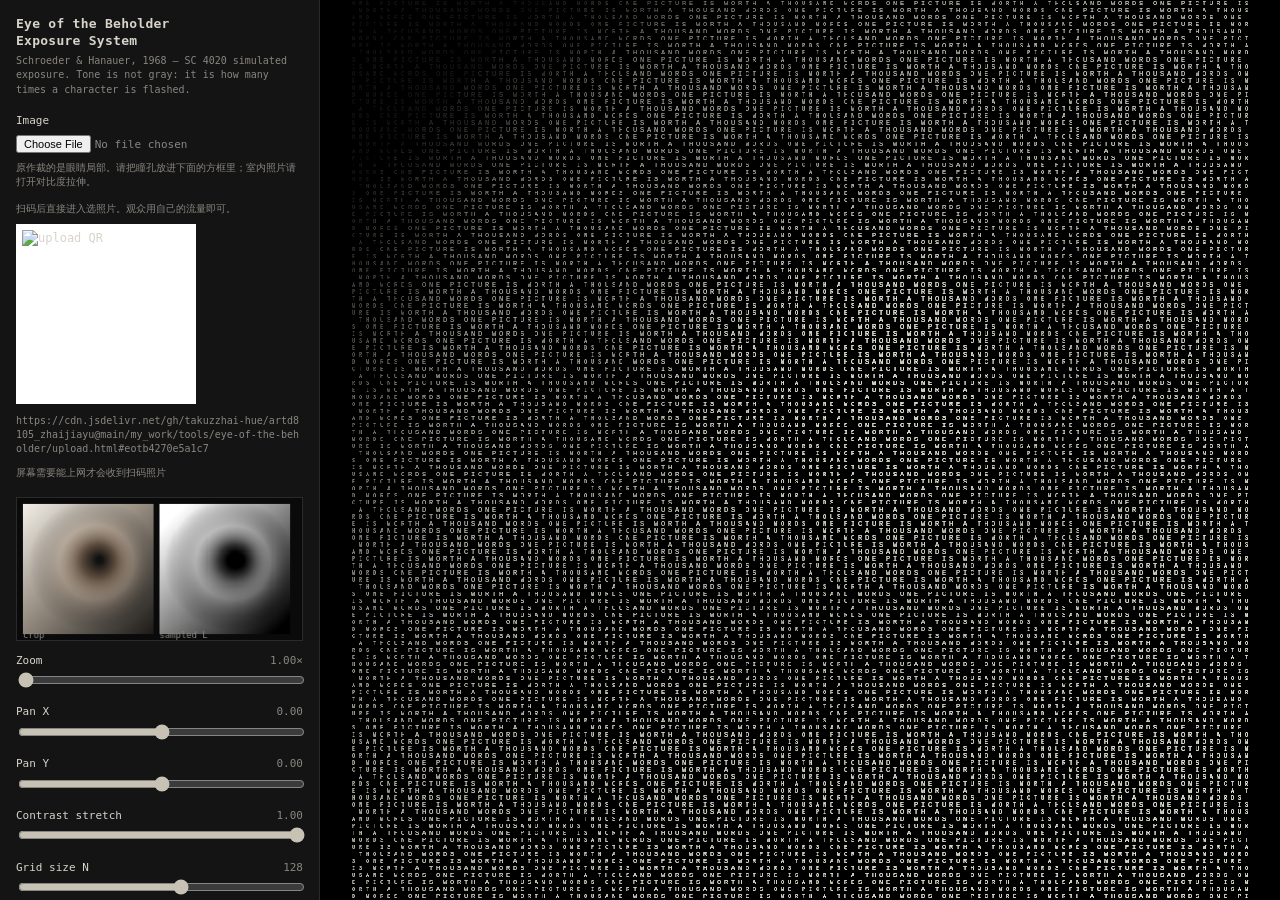
==== commit dfe63857: "Send QR scans straight to the phone photo page with no extra click. Co-authored-by: Cursor <cursorag" ====
--- a/my_work/tools/eye-of-the-beholder/index.html
+++ b/my_work/tools/eye-of-the-beholder/index.html
@@ -210,7 +210,7 @@
     </label>
     <p class="sub" id="fileNote">原作裁的是眼睛局部。请把瞳孔放进下面的方框里；室内照片请打开对比度拉伸。</p>
     <div id="qrWrap">
-      <p class="sub" style="margin:8px 0 0">扫码上传：观众用自己的流量即可，不必连同一个 Wi-Fi。鸿蒙屏幕需要能上网。</p>
+      <p class="sub" style="margin:8px 0 0">扫码后直接进入选照片。观众用自己的流量即可。</p>
       <div id="qrcode"></div>
       <p id="qrUrl"></p>
       <p class="sub" id="qrStatus"></p>
@@ -327,24 +327,12 @@
     //   ?upload=1&topic=… → phone send-a-photo page (must be opened from the public GitHub URL)
     const PAGE_QUERY = new URLSearchParams(location.search);
     const IS_PHONE_UPLOAD = PAGE_QUERY.get("upload") === "1";
-    const PUBLIC_PAGE = "https://raw.githack.com/takuzzhai-hue/artd8105_zhaijiayu/main/my_work/tools/eye-of-the-beholder/index.html";
+    const PUBLIC_UPLOAD = "https://cdn.jsdelivr.net/gh/takuzzhai-hue/artd8105_zhaijiayu@main/my_work/tools/eye-of-the-beholder/upload.html";
+    const PUBLIC_PAGE = PUBLIC_UPLOAD;
 
     if (IS_PHONE_UPLOAD) {
-      document.body.classList.add("phone-upload");
       const topic = PAGE_QUERY.get("topic") || "";
-      const pick = document.getElementById("phonePick");
-      const fileInput = document.getElementById("phoneFile");
-      const status = document.getElementById("phoneStatus");
-      const setStatus = (msg) => { status.textContent = msg; };
-      if (!topic) {
-        pick.disabled = true;
-        setStatus("缺少屏幕编号。请重新扫描屏幕上的二维码。");
-      }
-      pick.addEventListener("click", () => fileInput.click());
-      fileInput.addEventListener("change", () => {
-        const file = fileInput.files && fileInput.files[0];
-        if (file) sendPhonePhoto(file, topic, setStatus, pick, fileInput);
-      });
+      location.replace(PUBLIC_UPLOAD + (topic ? "#" + encodeURIComponent(topic) : ""));
     }
 
     async function sendPhonePhoto(file, topic, setStatus, pick, fileInput) {
@@ -1025,7 +1013,7 @@
 
     function initScanUpload() {
       const topic = roomTopic();
-      const uploadUrl = UPLOAD_PAGE + "?upload=1&topic=" + encodeURIComponent(topic);
+      const uploadUrl = PUBLIC_UPLOAD + "#" + encodeURIComponent(topic);
       const box = $("qrcode");
       $("qrUrl").textContent = uploadUrl;
       $("qrStatus").textContent = "等待扫码…";
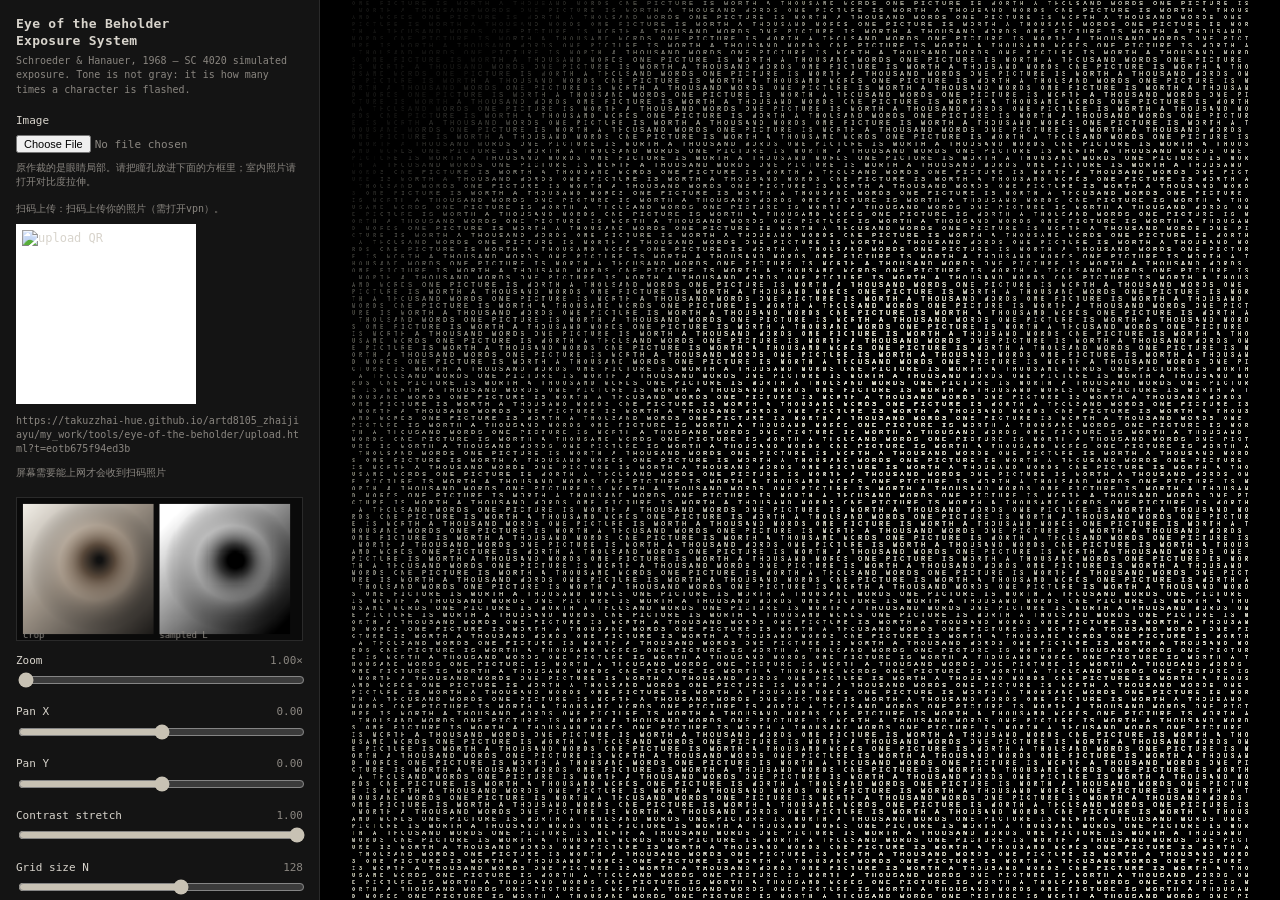
==== commit 79b4c6ef: "Point the QR at GitHub Pages upload.html so phones open a real photo page. Co-authored-by: Cursor <c" ====
--- a/my_work/tools/eye-of-the-beholder/index.html
+++ b/my_work/tools/eye-of-the-beholder/index.html
@@ -210,7 +210,7 @@
     </label>
     <p class="sub" id="fileNote">原作裁的是眼睛局部。请把瞳孔放进下面的方框里；室内照片请打开对比度拉伸。</p>
     <div id="qrWrap">
-      <p class="sub" style="margin:8px 0 0">扫码后直接进入选照片。观众用自己的流量即可。</p>
+      <p class="sub" style="margin:8px 0 0">扫码上传：扫码上传你的照片（需打开vpn）。</p>
       <div id="qrcode"></div>
       <p id="qrUrl"></p>
       <p class="sub" id="qrStatus"></p>
@@ -327,12 +327,12 @@
     //   ?upload=1&topic=… → phone send-a-photo page (must be opened from the public GitHub URL)
     const PAGE_QUERY = new URLSearchParams(location.search);
     const IS_PHONE_UPLOAD = PAGE_QUERY.get("upload") === "1";
-    const PUBLIC_UPLOAD = "https://cdn.jsdelivr.net/gh/takuzzhai-hue/artd8105_zhaijiayu@main/my_work/tools/eye-of-the-beholder/upload.html";
+    const PUBLIC_UPLOAD = "https://takuzzhai-hue.github.io/artd8105_zhaijiayu/my_work/tools/eye-of-the-beholder/upload.html";
     const PUBLIC_PAGE = PUBLIC_UPLOAD;
 
     if (IS_PHONE_UPLOAD) {
       const topic = PAGE_QUERY.get("topic") || "";
-      location.replace(PUBLIC_UPLOAD + (topic ? "#" + encodeURIComponent(topic) : ""));
+      location.replace(PUBLIC_UPLOAD + (topic ? "?t=" + encodeURIComponent(topic) : ""));
     }
 
     async function sendPhonePhoto(file, topic, setStatus, pick, fileInput) {
@@ -1013,7 +1013,7 @@
 
     function initScanUpload() {
       const topic = roomTopic();
-      const uploadUrl = PUBLIC_UPLOAD + "#" + encodeURIComponent(topic);
+      const uploadUrl = PUBLIC_UPLOAD + "?t=" + encodeURIComponent(topic);
       const box = $("qrcode");
       $("qrUrl").textContent = uploadUrl;
       $("qrStatus").textContent = "等待扫码…";
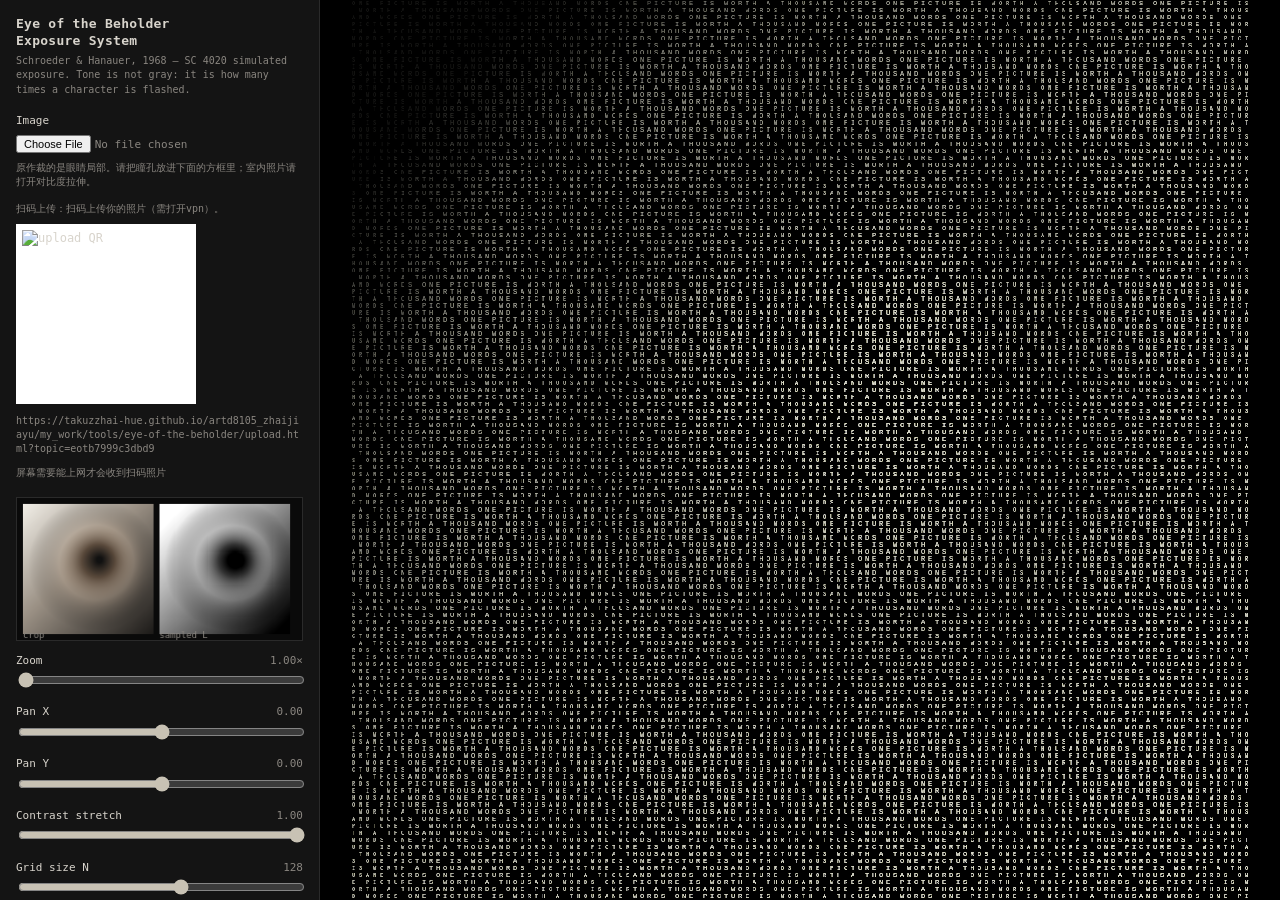
==== commit 5a0329a2: "Fix QR to open the UTF-8 upload page directly and add .nojekyll for Pages. Co-authored-by: Cursor <c" ====
--- a/my_work/tools/eye-of-the-beholder/index.html
+++ b/my_work/tools/eye-of-the-beholder/index.html
@@ -332,7 +332,7 @@
 
     if (IS_PHONE_UPLOAD) {
       const topic = PAGE_QUERY.get("topic") || "";
-      location.replace(PUBLIC_UPLOAD + (topic ? "?t=" + encodeURIComponent(topic) : ""));
+      location.replace(PUBLIC_UPLOAD + (topic ? "?topic=" + encodeURIComponent(topic) : ""));
     }
 
     async function sendPhonePhoto(file, topic, setStatus, pick, fileInput) {
@@ -1013,7 +1013,7 @@
 
     function initScanUpload() {
       const topic = roomTopic();
-      const uploadUrl = PUBLIC_UPLOAD + "?t=" + encodeURIComponent(topic);
+      const uploadUrl = PUBLIC_UPLOAD + "?topic=" + encodeURIComponent(topic);
       const box = $("qrcode");
       $("qrUrl").textContent = uploadUrl;
       $("qrStatus").textContent = "等待扫码…";
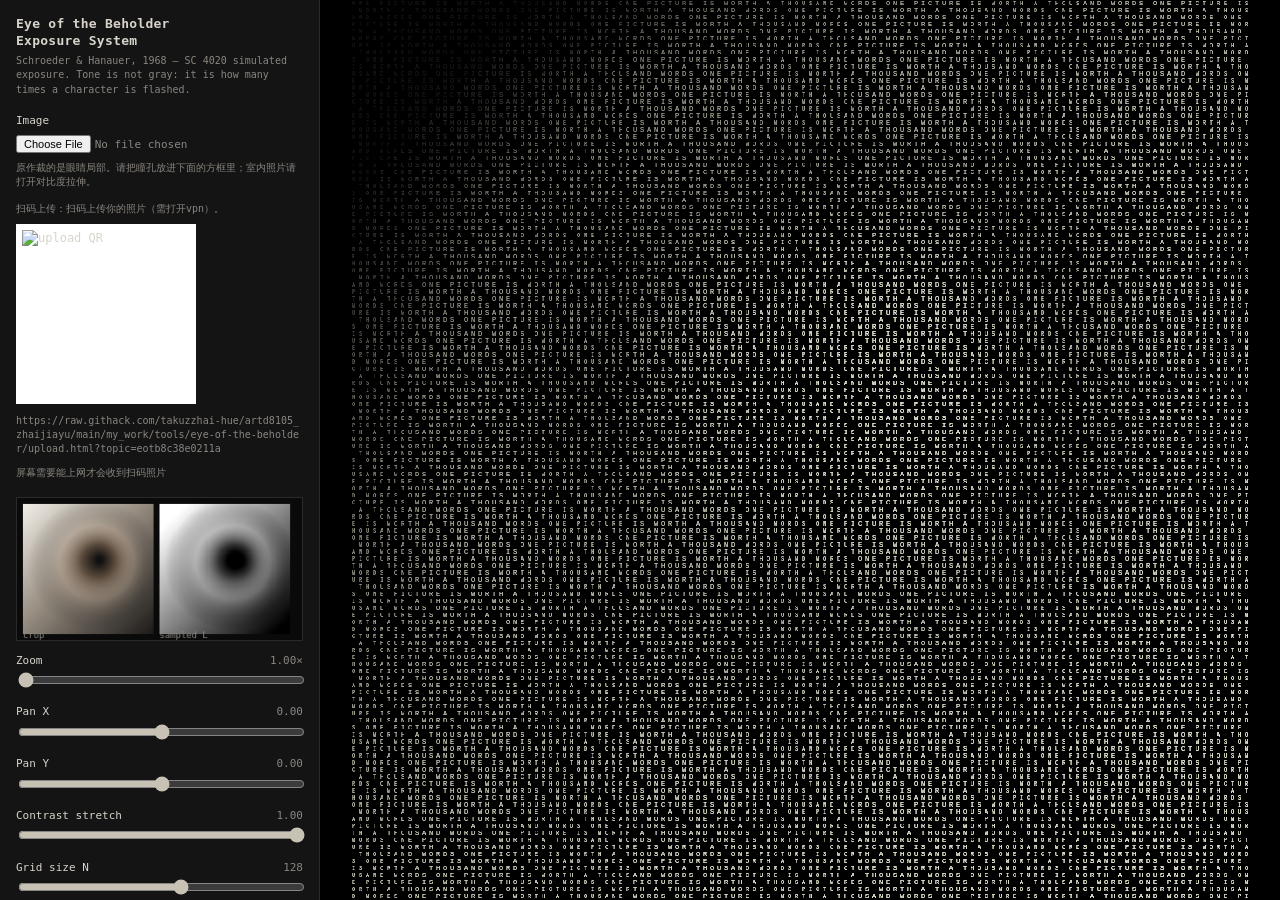
==== commit 5549fc09: "Point QR uploads at the live githack photo page for tablet browsers. Co-authored-by: Cursor <cursora" ====
--- a/my_work/tools/eye-of-the-beholder/index.html
+++ b/my_work/tools/eye-of-the-beholder/index.html
@@ -327,7 +327,7 @@
     //   ?upload=1&topic=… → phone send-a-photo page (must be opened from the public GitHub URL)
     const PAGE_QUERY = new URLSearchParams(location.search);
     const IS_PHONE_UPLOAD = PAGE_QUERY.get("upload") === "1";
-    const PUBLIC_UPLOAD = "https://takuzzhai-hue.github.io/artd8105_zhaijiayu/my_work/tools/eye-of-the-beholder/upload.html";
+    const PUBLIC_UPLOAD = "https://raw.githack.com/takuzzhai-hue/artd8105_zhaijiayu/main/my_work/tools/eye-of-the-beholder/upload.html";
     const PUBLIC_PAGE = PUBLIC_UPLOAD;
 
     if (IS_PHONE_UPLOAD) {
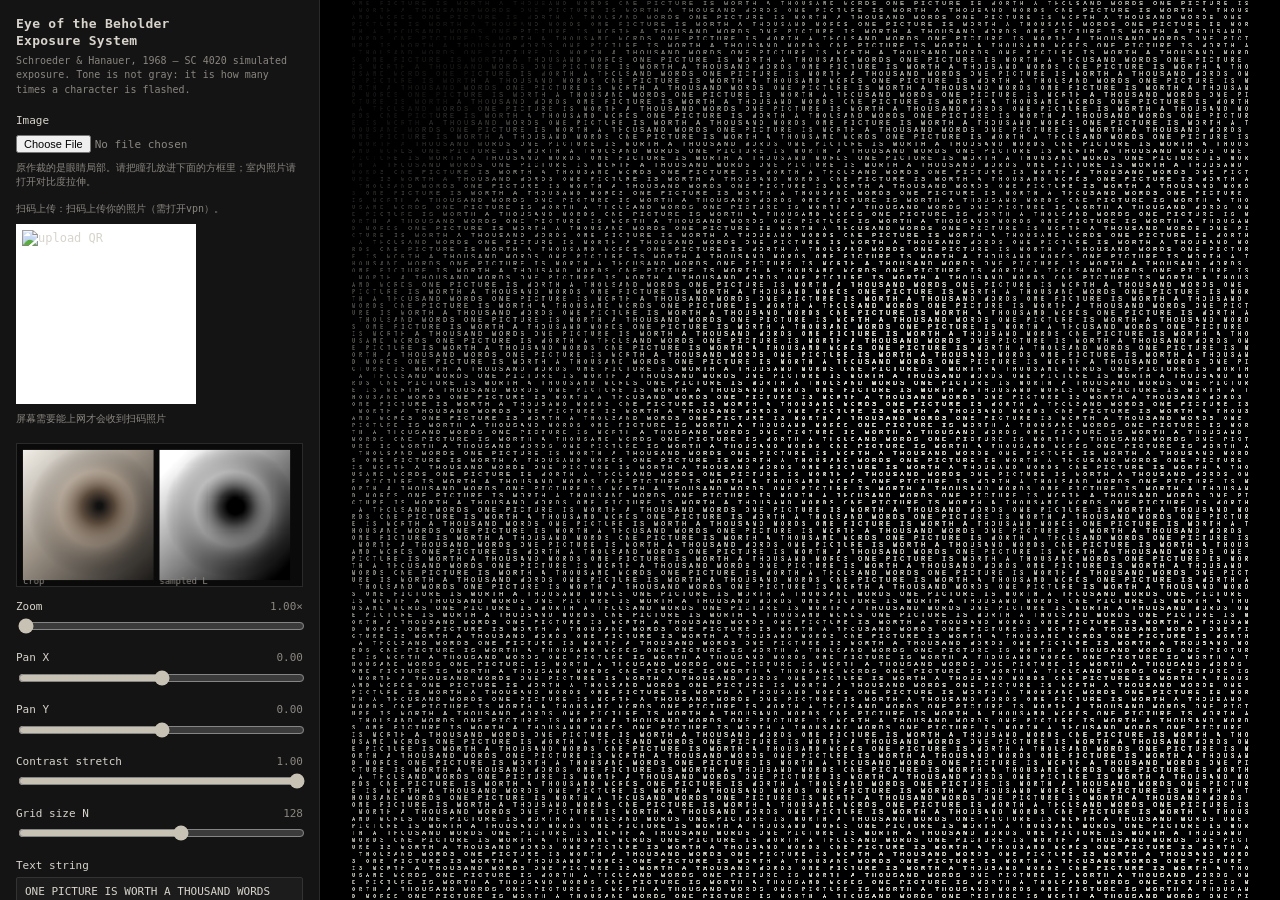
==== commit 179f8bf0: "Keep index.html as the full exposure display; phones use upload.html only. Co-authored-by: Cursor <c" ====
--- a/my_work/tools/eye-of-the-beholder/index.html
+++ b/my_work/tools/eye-of-the-beholder/index.html
@@ -26,34 +26,6 @@
       display: flex;
       overflow: hidden;
     }
-    body.phone-upload {
-      display: block;
-      overflow: auto;
-      font: 16px/1.45 -apple-system, "PingFang SC", sans-serif;
-    }
-    body.phone-upload #panel,
-    body.phone-upload #stage { display: none; }
-    #phoneUpload { display: none; }
-    body.phone-upload #phoneUpload { display: block; }
-    #phoneUpload {
-      max-width: 420px;
-      margin: 0 auto;
-      padding: 28px 20px 48px;
-    }
-    #phoneUpload h1 { font-size: 1.15rem; margin: 0 0 8px; }
-    #phoneUpload p { color: var(--muted); font-size: 0.95rem; }
-    #phonePick {
-      display: block;
-      width: 100%;
-      margin: 24px 0 12px;
-      padding: 22px 16px;
-      font: inherit;
-      font-size: 1.05rem;
-      color: #0c0c0c;
-      background: #e8e4d8;
-      border: 0;
-      min-height: 52px;
-    }
     #panel {
       width: var(--panel);
       flex-shrink: 0;
@@ -189,18 +161,10 @@
     #qrWrap { margin-top: 12px; }
     #qrcode { width: 180px; height: 180px; margin: 8px 0; background: #fff; padding: 6px; }
     #qrcode img, #qrcode canvas { display: block; width: 100%; height: auto; }
-    #qrUrl { color: var(--muted); font-size: 10px; word-break: break-all; }
+    #qrUrl { display: none; }
   </style>
 </head>
 <body>
-  <div id="phoneUpload">
-    <h1>把一张照片送到屏幕</h1>
-    <p>用自己的流量即可，不必连展场 Wi-Fi。选相册或现场拍一张。</p>
-    <button type="button" id="phonePick">选择或拍摄照片</button>
-    <input id="phoneFile" type="file" accept="image/*" style="display:none">
-    <p id="phoneStatus"></p>
-  </div>
-
   <aside id="panel">
     <h1>Eye of the Beholder<br>Exposure System</h1>
     <p class="sub">Schroeder &amp; Hanauer, 1968 — SC 4020 simulated exposure. Tone is not gray: it is how many times a character is flashed.</p>
@@ -322,53 +286,8 @@
   </div>
 
   <script>
-    // Same file, two modes:
-    //   tablet / display → full exposure system
-    //   ?upload=1&topic=… → phone send-a-photo page (must be opened from the public GitHub URL)
-    const PAGE_QUERY = new URLSearchParams(location.search);
-    const IS_PHONE_UPLOAD = PAGE_QUERY.get("upload") === "1";
-    const PUBLIC_UPLOAD = "https://raw.githack.com/takuzzhai-hue/artd8105_zhaijiayu/main/my_work/tools/eye-of-the-beholder/upload.html";
-    const PUBLIC_PAGE = PUBLIC_UPLOAD;
-
-    if (IS_PHONE_UPLOAD) {
-      const topic = PAGE_QUERY.get("topic") || "";
-      location.replace(PUBLIC_UPLOAD + (topic ? "?topic=" + encodeURIComponent(topic) : ""));
-    }
-
-    async function sendPhonePhoto(file, topic, setStatus, pick, fileInput) {
-      setStatus("正在送出…");
-      pick.disabled = true;
-      try {
-        const bmp = await createImageBitmap(file);
-        const maxEdge = 1600;
-        const scale = Math.min(1, maxEdge / Math.max(bmp.width, bmp.height));
-        const w = Math.max(1, Math.round(bmp.width * scale));
-        const h = Math.max(1, Math.round(bmp.height * scale));
-        const canvas = document.createElement("canvas");
-        canvas.width = w;
-        canvas.height = h;
-        canvas.getContext("2d").drawImage(bmp, 0, 0, w, h);
-        if (bmp.close) bmp.close();
-        const blob = await new Promise((resolve, reject) => {
-          canvas.toBlob((b) => b ? resolve(b) : reject(new Error("encode")), "image/jpeg", 0.86);
-        });
-        const res = await fetch("https://ntfy.sh/" + encodeURIComponent(topic), {
-          method: "PUT",
-          headers: { Filename: "photo.jpg", "Content-Type": "image/jpeg", Title: "eotb" },
-          body: blob,
-        });
-        if (!res.ok) throw new Error("http " + res.status);
-        setStatus("已送到屏幕。可以再选一张。");
-      } catch (err) {
-        setStatus("没有送出。请确认手机能上网（流量即可）。");
-      }
-      pick.disabled = false;
-      fileInput.value = "";
-    }
-
-    if (IS_PHONE_UPLOAD) {
-      // Do not start the plotter on the visitor's phone.
-    } else {
+    const PUBLIC_UPLOAD = "https://takuzzhai-hue.github.io/artd8105_zhaijiayu/my_work/tools/eye-of-the-beholder/upload.html";
+
     // ─── Eye of the Beholder — Exposure System ─────────────────────────────
     // Recreates the 1968 Schroeder / Hanauer pipeline:
     //   sample a photo on an N×N grid → drop looping text into each cell →
@@ -977,7 +896,7 @@
 
     // Internet relay (ntfy.sh): phones on cellular, Harmony screen on venue Wi-Fi.
     // The upload page must be a public URL so the QR can open on any network.
-    const UPLOAD_PAGE = PUBLIC_PAGE;
+    const UPLOAD_PAGE = PUBLIC_UPLOAD;
 
     function roomTopic() {
       const key = "eotb_ntfy_topic";
@@ -1061,7 +980,6 @@
     // Placeholder so the system runs before any upload.
     const placeholder = makePlaceholder();
     placeholder.onload = () => ingestImage(placeholder);
-    } // end display mode
   </script>
 </body>
 </html>
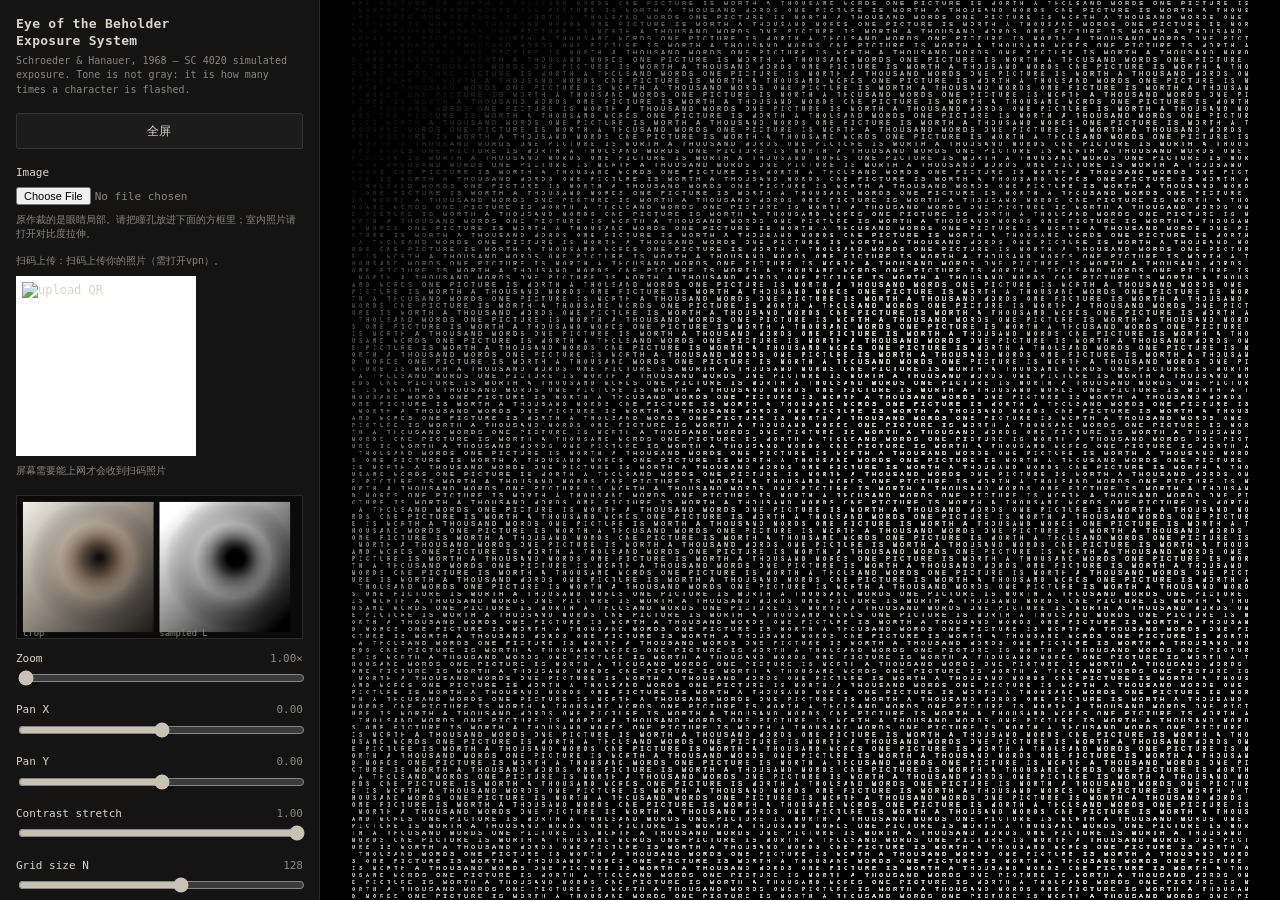
==== commit cfc3f0b1: "Add a fullscreen button so the Android browser can hide the address bar. Co-authored-by: Cursor <cur" ====
--- a/my_work/tools/eye-of-the-beholder/index.html
+++ b/my_work/tools/eye-of-the-beholder/index.html
@@ -114,6 +114,11 @@
       text-align: center;
       letter-spacing: 0.04em;
     }
+    html:fullscreen, html:-webkit-full-screen,
+    html:fullscreen body, html:-webkit-full-screen body {
+      width: 100%;
+      height: 100%;
+    }
     .mode-extra { display: none; }
     .mode-extra.on { display: block; }
     #curve {
@@ -168,6 +173,8 @@
   <aside id="panel">
     <h1>Eye of the Beholder<br>Exposure System</h1>
     <p class="sub">Schroeder &amp; Hanauer, 1968 — SC 4020 simulated exposure. Tone is not gray: it is how many times a character is flashed.</p>
+    <button type="button" class="primary" id="fullscreenBtn" style="margin-top:0">全屏</button>
+    <p class="sub" id="fullscreenNote" style="margin-top:8px"></p>
 
     <label>Image
       <input id="file" type="file" accept="image/*">
@@ -972,6 +979,34 @@
       a.click();
     });
 
+    function fullscreenEl() {
+      return document.fullscreenElement || document.webkitFullscreenElement || null;
+    }
+    function syncFullscreenLabel() {
+      $("fullscreenBtn").textContent = fullscreenEl() ? "退出全屏" : "全屏";
+    }
+    $("fullscreenBtn").addEventListener("click", async () => {
+      const root = document.documentElement;
+      $("fullscreenNote").textContent = "";
+      try {
+        if (fullscreenEl()) {
+          if (document.exitFullscreen) await document.exitFullscreen();
+          else if (document.webkitExitFullscreen) document.webkitExitFullscreen();
+        } else if (root.requestFullscreen) {
+          await root.requestFullscreen({ navigationUI: "hide" });
+        } else if (root.webkitRequestFullscreen) {
+          root.webkitRequestFullscreen();
+        } else {
+          $("fullscreenNote").textContent = "这台浏览器不支持全屏，请换 Chrome 打开。";
+        }
+      } catch (err) {
+        $("fullscreenNote").textContent = "全屏被挡住了。请用 Chrome 打开这个网址后再点一次。";
+      }
+      syncFullscreenLabel();
+    });
+    document.addEventListener("fullscreenchange", syncFullscreenLabel);
+    document.addEventListener("webkitfullscreenchange", syncFullscreenLabel);
+
     window.addEventListener("resize", () => {
       const s = readState();
       if (plot.width) blitToStage(s);
